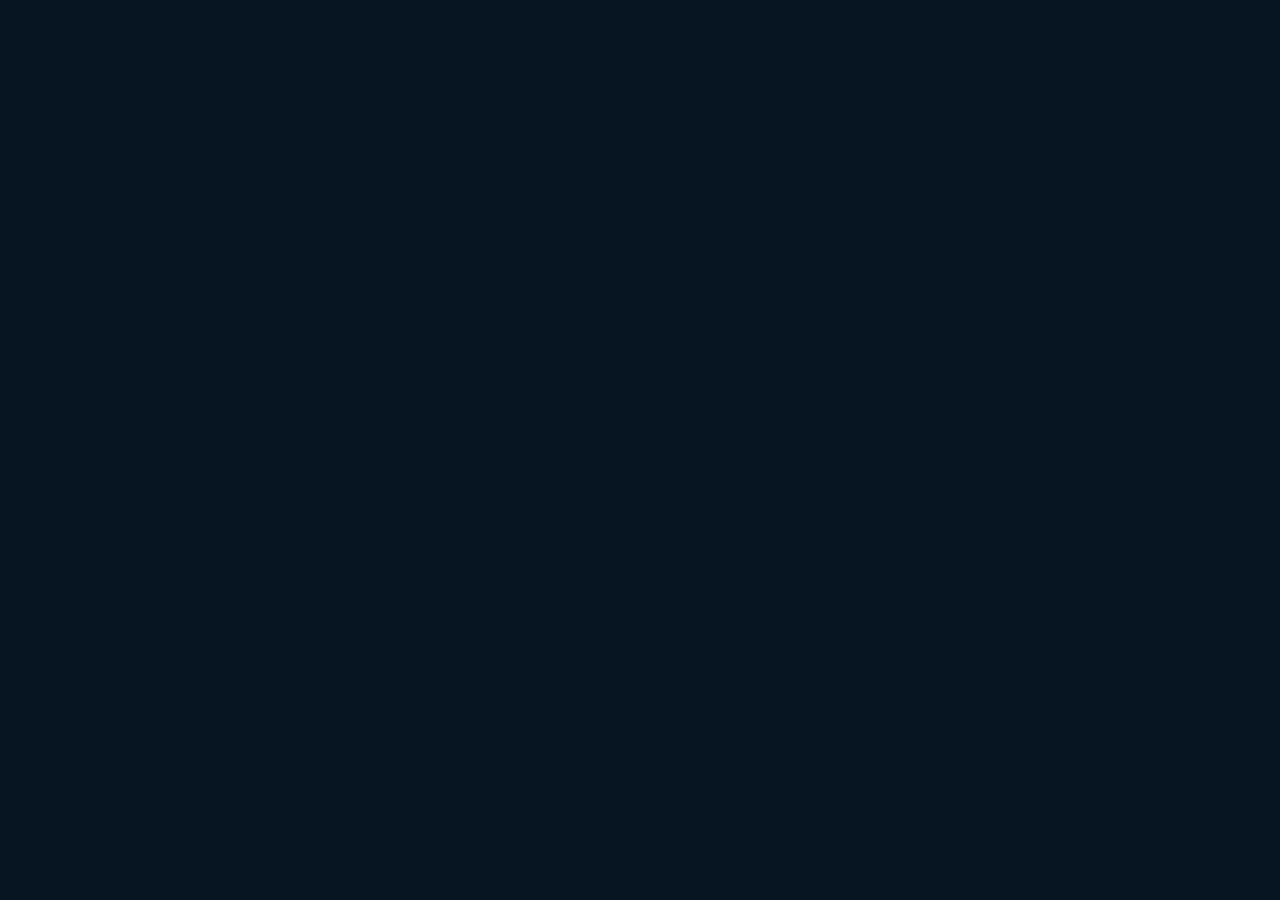
==== construction.html @ 6cb69165 "Interactive synthetic PFI Construction and Uvexa web demos" ====
<!doctype html><html lang="en"><head><meta charset="utf-8"><meta name="viewport" content="width=device-width,initial-scale=1"><title>PFI Construction Intelligence | Interactive Demo</title><link rel="stylesheet" href="styles.css"></head><body data-product="construction"><div id="app"></div><script src="app.js" defer></script></body></html>
---- styles.css ----
:root{color-scheme:dark;--bg:#071522;--side:#0a2238;--panel:#0d2941;--sub:#113650;--line:#294d66;--text:#ecf5fa;--muted:#a4c2d1;--teal:#17cbc1;--yellow:#ffd06f;--red:#ff8282;--green:#56dfa6}*{box-sizing:border-box}html{scroll-behavior:smooth}body{margin:0;background:var(--bg);color:var(--text);font:15px/1.5 -apple-system,BlinkMacSystemFont,"Segoe UI",Arial,sans-serif}button,input,select{font:inherit}button{cursor:pointer}a{color:inherit}a:focus-visible,button:focus-visible,input:focus-visible{outline:2px solid var(--teal);outline-offset:2px}header{height:84px;background:#092037;border-bottom:1px solid var(--line);display:flex;justify-content:space-between;align-items:center;padding:0 35px;gap:20px}.logo{font-size:28px;font-weight:750;letter-spacing:-.7px}.logo span{color:var(--teal)}.subbrand{display:block;font-size:11px;letter-spacing:1.4px;text-transform:uppercase;color:var(--muted)}.toplinks{display:flex;gap:23px;align-items:center;flex-wrap:wrap}.toplinks a{text-decoration:none;font-weight:600;color:#cce6f1}.pill{display:inline-block;padding:5px 10px;border:1px solid #427388;border-radius:40px;background:#123850;color:#bde5ed;font-size:11px;font-weight:700;letter-spacing:.6px}.layout{display:grid;grid-template-columns:236px minmax(0,1fr);min-height:calc(100vh - 84px)}aside{background:var(--side);padding:24px 12px;border-right:1px solid var(--line)}aside .sidehead{font-size:11px;color:var(--muted);letter-spacing:1.4px;padding:7px 13px 17px;font-weight:700}aside button{display:block;width:100%;padding:13px 14px;border:0;border-radius:7px;background:transparent;color:#c6e0ec;text-align:left;margin:2px 0;font-weight:550}aside button.active,aside button:hover{background:#135275;color:#fff}aside .sidefoot{font-size:12px;color:var(--muted);line-height:1.6;padding:25px 13px}main{padding:32px clamp(20px,4vw,58px) 80px;max-width:1600px;width:100%}.eyebrow{font-size:12px;font-weight:750;color:var(--teal);letter-spacing:1.5px;text-transform:uppercase}.pagehead{margin-bottom:25px}.pagehead h1{font-size:clamp(27px,3vw,38px);letter-spacing:-.7px;line-height:1.2;margin:8px 0}.pagehead p{color:var(--muted);margin:0;max-width:870px}.metrics{display:grid;grid-template-columns:repeat(4,minmax(0,1fr));gap:15px}.metric,.panel,.home-card{border:1px solid var(--line);background:var(--panel);border-radius:12px}.metric{padding:18px;min-height:124px}.metric small{font-size:12px;color:var(--muted);display:block}.metric strong{font-size:clamp(21px,2.25vw,31px);display:block;margin:10px 0 2px;letter-spacing:-.5px}.metric span{color:var(--muted);font-size:11px}.panel{margin:18px 0;padding:22px}.panel h2{margin:0 0 14px;font-size:19px}.panel h3{font-size:15px;margin:20px 0 8px}.muted{color:var(--muted)}.row{display:flex;align-items:center;gap:12px;flex-wrap:wrap}.between{justify-content:space-between}.btn{display:inline-block;border:1px solid #357d9b;border-radius:7px;background:#11678f;color:white;padding:10px 14px;font-size:13px;font-weight:650;text-decoration:none}.btn:hover{background:#1881a5}.btn.secondary{background:#133952;border-color:#4a7187}.btn.danger{background:#6b3640;border-color:#974a5c}.btn:disabled{opacity:.42;cursor:not-allowed}.tablewrap{overflow-x:auto}table{width:100%;border-collapse:collapse;min-width:610px}th,td{border-bottom:1px solid #2c4b63;padding:13px 11px;text-align:left;font-size:13px}th{font-size:11px;text-transform:uppercase;letter-spacing:.8px;color:#9ec5d6}tbody tr:hover{background:#123853}.status{font-size:11px;font-weight:750;padding:5px 9px;border-radius:5px;display:inline-block;background:#18445b;color:#9be3ef}.status.ok{background:#104637;color:#87efc1}.status.warn{background:#604b20;color:#ffe39a}.status.bad{background:#5b283a;color:#ffb1b4}.grid2{display:grid;grid-template-columns:1.2fr 1fr;gap:18px}.insight{background:#09233a;border:1px solid #245773;border-radius:9px;padding:17px;margin:10px 0}.insight b{display:block;margin-bottom:7px}.steps{display:flex;gap:8px;flex-wrap:wrap}.steps button{background:#123d5b;border:1px solid #2e6681;border-radius:8px;padding:11px;color:#d8edf8;flex:1;min-width:130px}.steps button.active{background:#0a7777;border-color:#52d7c9;color:#fff}.cards2{display:grid;grid-template-columns:repeat(2,minmax(0,1fr));gap:18px}.inputgroup{display:grid;grid-template-columns:repeat(2,minmax(0,1fr));gap:10px}.inputgroup label{font-size:12px;color:var(--muted)}input,select{background:#09263c;border:1px solid #417089;border-radius:6px;color:white;padding:11px;width:100%;display:block;margin-top:5px}.notice{border-left:3px solid var(--yellow);background:#283021;padding:12px 16px;color:#eedfb8;border-radius:3px;margin:16px 0;font-size:13px}.goodnotice{border-left-color:var(--green);background:#113b30;color:#b8f4d9}.viewbutton{background:transparent;border:1px solid #356d87;color:#addff4;padding:7px 11px;border-radius:6px;font-size:12px}.viewbutton:hover{background:#145374}.overlay{position:fixed;inset:0;z-index:999;background:rgba(0,10,21,.86);display:flex;align-items:center;justify-content:center;padding:16px}.overlay[hidden]{display:none}.modal{width:min(770px,100%);max-height:92vh;overflow:auto;border:1px solid #477c92;border-radius:14px;background:#09253c;padding:26px;box-shadow:0 25px 80px #000b}.modal h2{font-size:24px;margin:0}.modal .modalheader{display:flex;justify-content:space-between;align-items:flex-start;gap:20px;margin-bottom:17px}.mini{font-size:12px}.home{max-width:1170px;margin:auto;padding:70px 30px}.hero h1{font-size:clamp(38px,5vw,65px);line-height:1.08;max-width:820px;letter-spacing:-1.8px;margin:15px 0}.hero p{max-width:720px;font-size:18px;color:var(--muted)}.home-card{padding:30px;min-height:280px}.home-card h2{font-size:27px;margin:10px 0}.home-card p{color:var(--muted);max-width:430px}.home-card .btn{margin-top:20px}.focusbar{border:1px solid #267f83;background:#0c343d;border-radius:9px;padding:16px;margin-bottom:20px}.foot{color:var(--muted);font-size:12px;margin-top:35px}.chip{display:inline-flex;gap:6px;align-items:center;color:#d0e8f1;font-size:12px;margin-right:9px}hr{border:0;border-top:1px solid var(--line);margin:22px 0}@media(max-width:1100px){.metrics{grid-template-columns:repeat(2,minmax(0,1fr))}.grid2{grid-template-columns:1fr}}@media(max-width:850px){header{height:auto;min-height:72px;padding:16px 20px}.layout{display:block;min-height:0}aside{border-right:0;border-bottom:1px solid var(--line);padding:10px;display:flex;overflow-x:auto;align-items:center}aside .sidehead,aside .sidefoot{display:none}aside button{white-space:nowrap;width:auto;padding:11px 12px}main{padding:25px 18px}.cards2{grid-template-columns:1fr}.toplinks{gap:13px}}@media(max-width:500px){.metrics{grid-template-columns:1fr 1fr;gap:8px}.metric{padding:13px;min-height:110px}.metric strong{font-size:20px}.inputgroup{grid-template-columns:1fr}.home{padding:35px 19px}.home-card{padding:23px}.panel{padding:17px}.toplinks{gap:10px;font-size:12px}}
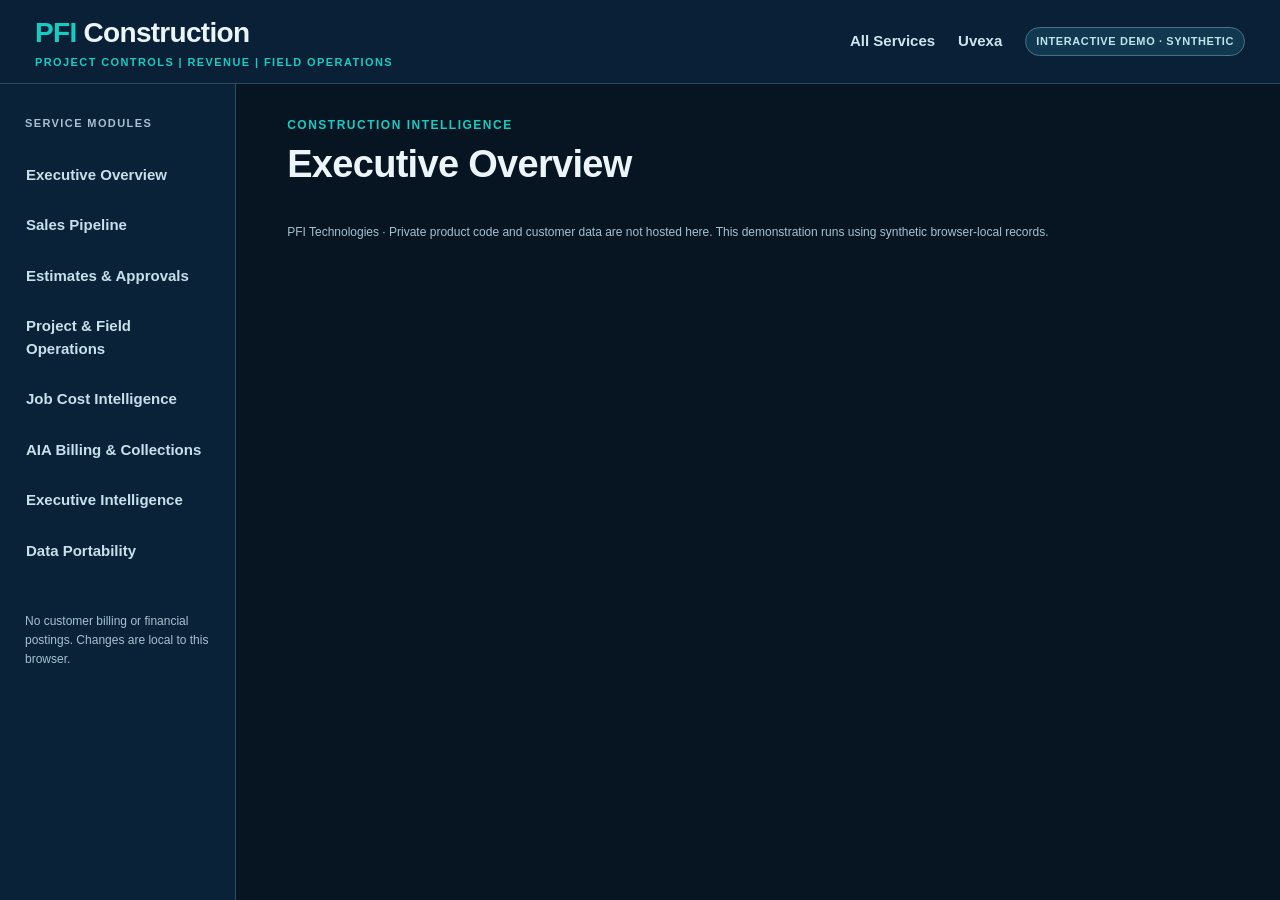
==== commit a2445fc8: "Bust cached dashboard JavaScript for public visitors" ====
--- a/construction.html
+++ b/construction.html
@@ -1 +1 @@
-<!doctype html><html lang="en"><head><meta charset="utf-8"><meta name="viewport" content="width=device-width,initial-scale=1"><title>PFI Construction Intelligence | Interactive Demo</title><link rel="stylesheet" href="styles.css"></head><body data-product="construction"><div id="app"></div><script src="app.js" defer></script></body></html>+<!doctype html><html lang="en"><head><meta charset="utf-8"><meta name="viewport" content="width=device-width,initial-scale=1"><title>PFI Construction Intelligence | Interactive Demo</title><link rel="stylesheet" href="styles.css"></head><body data-product="construction"><div id="app"></div><script src="app.js?v=bc4584c" defer></script></body></html>
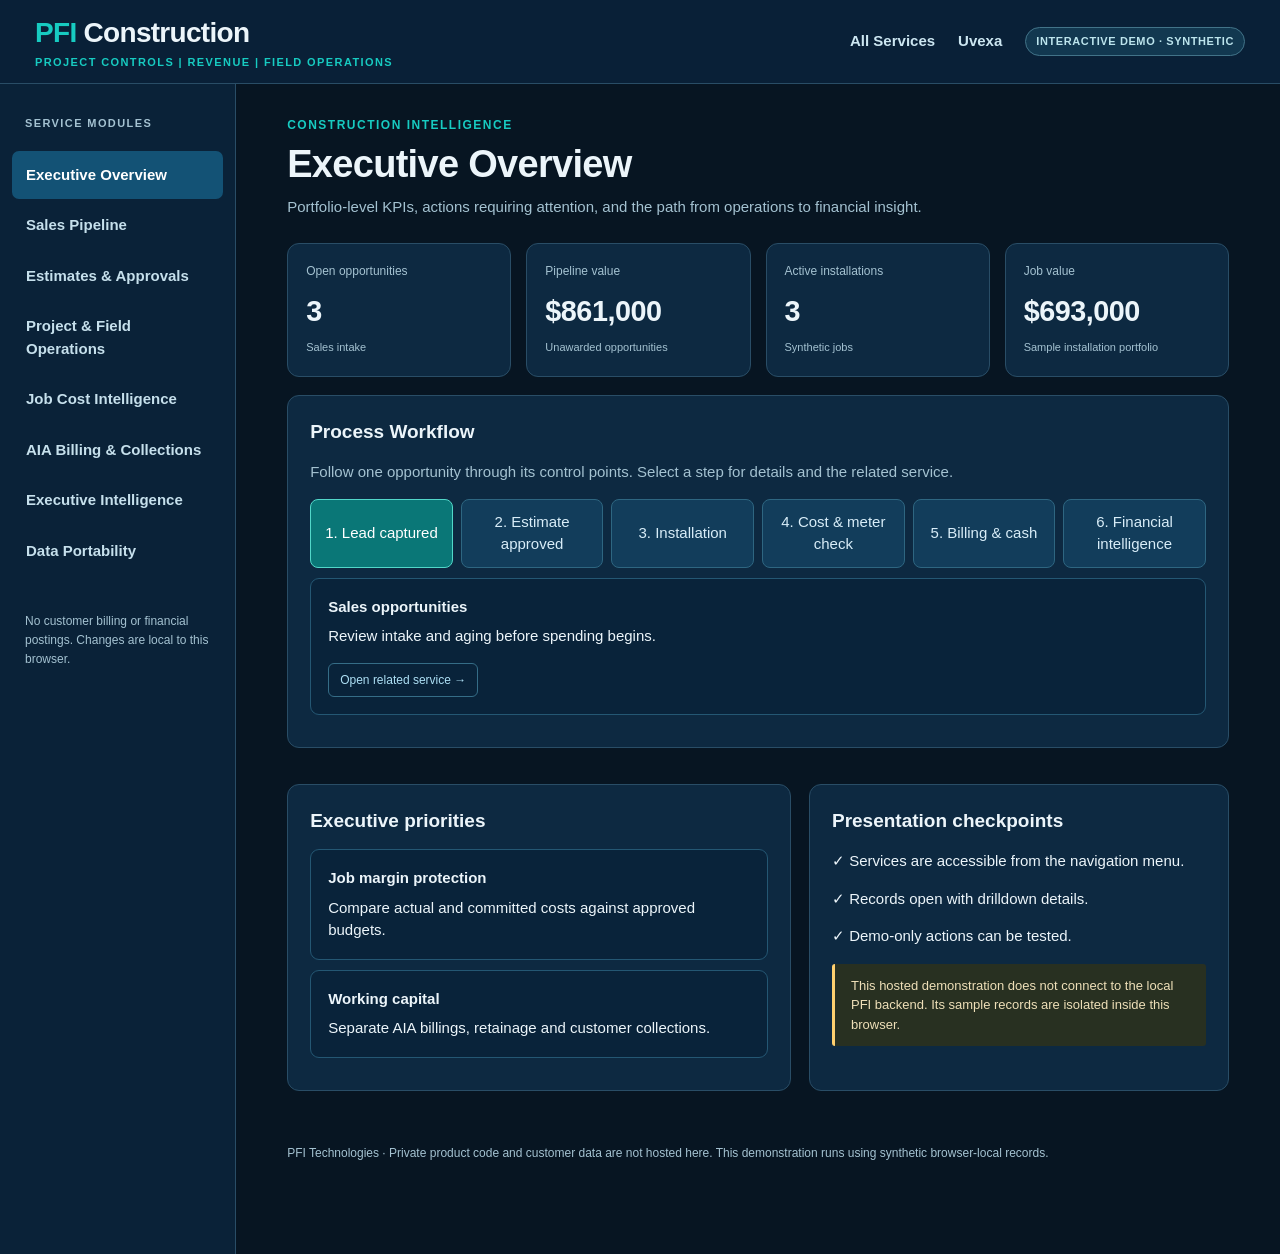
==== commit f82af322: "Initialize service dashboards after all module definitions" ====
--- a/construction.html
+++ b/construction.html
@@ -1 +1 @@
-<!doctype html><html lang="en"><head><meta charset="utf-8"><meta name="viewport" content="width=device-width,initial-scale=1"><title>PFI Construction Intelligence | Interactive Demo</title><link rel="stylesheet" href="styles.css"></head><body data-product="construction"><div id="app"></div><script src="app.js?v=bc4584c" defer></script></body></html>+<!doctype html><html lang="en"><head><meta charset="utf-8"><meta name="viewport" content="width=device-width,initial-scale=1"><title>PFI Construction Intelligence | Interactive Demo</title><link rel="stylesheet" href="styles.css"></head><body data-product="construction"><div id="app"></div><script src="app.js?v=fix-init-2" defer></script></body></html>
